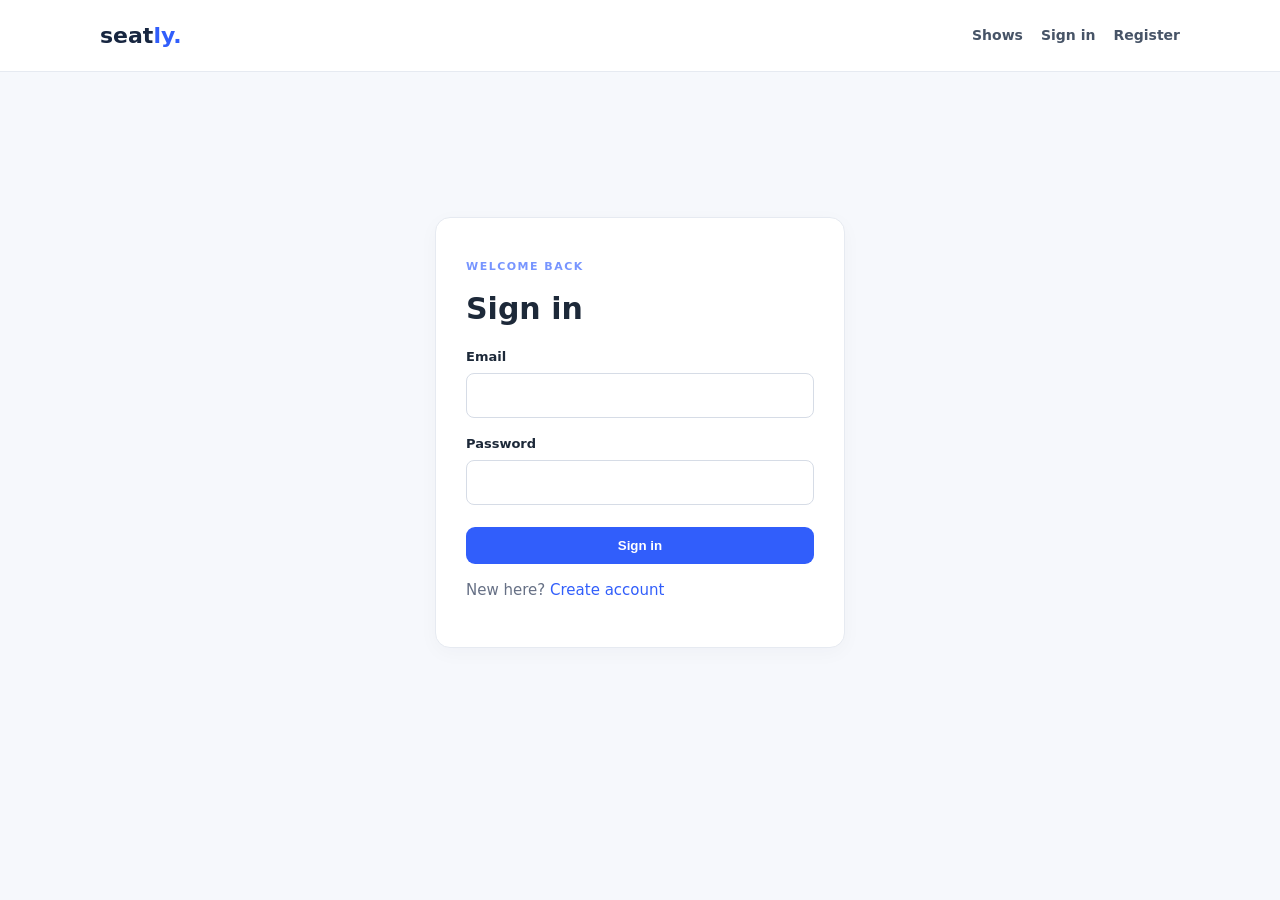
==== src/main/resources/static/admin.html @ 64e0aeee "first commit" ====
<!doctype html>
<html>

<head>
    <meta charset="utf-8">
    <meta name="viewport" content="width=device-width,initial-scale=1">
    <title>Admin | Seatly</title>
    <link rel="stylesheet" href="css/style.css">
</head>

<body>
    <div id="nav"></div>
    <main class="wrap">
        <p class="tag">MANAGEMENT</p>
        <h1>Admin dashboard</h1>
        <div class="admin">
            <form id="showForm" class="panel">
                <h2>Create show</h2><label>Show name<input name="name" required></label><label>Price in paise<input
                        name="pricePaise" type="number" min="1" required></label><label>Per-user limit<input
                        name="perUserLimit" type="number" min="1" max="20" value="4" required></label><button
                    class="btn">Create show</button>
            </form>
            <form id="seatForm" class="panel">
                <h2>Add seats</h2><label>Show ID<input name="showId" type="number" min="1" required></label><label>Seat
                    numbers, comma separated<input name="seatNumbers" placeholder="A1,A2,A3" required></label><button
                    class="btn">Create seats</button>
            </form>
        </div>
        <div id="message"></div>
    </main>
    <script src="js/api.js"></script>
    <script src="js/common.js"></script>
    <script src="js/admin.js"></script>
</body>

</html>
---- src/main/resources/static/css/style.css ----
:root {
    --ink: #1d2939;
    --muted: #667085;
    --blue: #315efb;
    --line: #e6eaf1;
    --bg: #f6f8fc
}

* {
    box-sizing: border-box
}

body {
    margin: 0;
    background: var(--bg);
    color: var(--ink);
    font: 15px/1.5 Inter, system-ui, Segoe UI, sans-serif
}

a {
    color: var(--blue);
    text-decoration: none
}

.top {
    background: white;
    border-bottom: 1px solid var(--line);
    padding: 19px max(20px, calc((100% - 1080px)/2));
    display: flex;
    justify-content: space-between;
    align-items: center
}

.brand {
    font-weight: 850;
    font-size: 22px;
    color: #172640
}

.brand span {
    color: var(--blue)
}

nav {
    display: flex;
    gap: 18px
}

nav a {
    color: #475467;
    font-weight: 600;
    font-size: 14px
}

.wrap {
    width: min(1080px, calc(100% - 32px));
    margin: 32px auto 70px
}

.hero {
    background: linear-gradient(120deg, #172640, #304d80);
    color: white;
    padding: 38px;
    border-radius: 20px;
    margin-bottom: 30px
}

.hero h1 {
    font-size: clamp(30px, 5vw, 46px);
    line-height: 1.1;
    margin: 8px 0
}

.hero p {
    color: #d5def0
}

.tag {
    font-size: 11px;
    font-weight: 800;
    letter-spacing: 1.5px;
    color: #7795ff
}

.hero .tag {
    color: #b5c6ff
}

.row {
    display: flex;
    justify-content: space-between;
    align-items: center;
    gap: 18px;
    margin: 22px 0
}

.row h2,
.row h1 {
    margin: 0
}

.muted {
    color: var(--muted)
}

.grid {
    display: grid;
    grid-template-columns: repeat(3, 1fr);
    gap: 17px
}

.card,
.panel {
    background: white;
    border: 1px solid var(--line);
    border-radius: 15px;
    padding: 22px;
    box-shadow: 0 5px 20px #17264008
}

.card h3 {
    margin: 4px 0
}

.cardfoot {
    display: flex;
    justify-content: space-between;
    align-items: center;
    margin-top: 22px
}

.btn {
    background: var(--blue);
    color: white;
    border: 0;
    border-radius: 9px;
    padding: 11px 16px;
    font-weight: 700;
    cursor: pointer;
    display: inline-block
}

.btn:disabled {
    opacity: .45
}

.ghost {
    background: white;
    color: var(--ink);
    border: 1px solid var(--line)
}

.auth {
    min-height: 80vh;
    display: grid;
    place-items: center;
    padding: 20px
}

.auth .panel {
    width: min(410px, 100%);
    padding: 30px
}

.panel h1 {
    margin: 0 0 12px
}

.panel label {
    display: block;
    font-size: 13px;
    font-weight: 650;
    margin: 16px 0
}

.panel input {
    display: block;
    width: 100%;
    padding: 12px;
    border: 1px solid #d6dce6;
    border-radius: 8px;
    margin-top: 6px;
    font: inherit
}

.panel input:focus {
    outline: 2px solid #315efb30;
    border-color: var(--blue)
}

.panel .btn {
    margin-top: 6px
}

.auth .btn {
    width: 100%
}

.notice {
    padding: 12px;
    border-radius: 9px;
    background: #edf3ff;
    color: #2446a8;
    margin: 14px 0
}

.error {
    background: #fff0f0;
    color: #a32935
}

.success {
    background: #e9f8f1;
    color: #126b4e
}

.seats {
    display: grid;
    grid-template-columns: repeat(8, 38px);
    justify-content: center;
    gap: 9px;
    margin: 30px auto
}

.seat {
    height: 34px;
    border: 1px solid #d9e1ec;
    border-radius: 7px;
    background: #eef2f7;
    cursor: pointer;
    font-size: 11px
}

.seat.selected {
    background: var(--blue);
    color: white
}

.seat.booked {
    background: #f5c7cb;
    color: #963b44;
    cursor: not-allowed
}

.screen {
    width: min(500px, 90%);
    margin: auto;
    text-align: center;
    padding: 9px;
    background: #edf1f7;
    border-top: 4px solid #cbd5e1;
    border-radius: 50% 50% 7px 7px;
    color: #77869b;
    font-size: 11px;
    letter-spacing: 2px
}

.legend {
    display: flex;
    gap: 20px;
    color: var(--muted);
    font-size: 13px
}

.total {
    border-top: 1px solid var(--line);
    padding-top: 18px
}

.stack {
    display: grid;
    gap: 14px
}

.booking {
    display: flex;
    justify-content: space-between;
    align-items: center;
    gap: 15px
}

.admin {
    display: grid;
    grid-template-columns: 1fr 1fr;
    gap: 18px
}

.screen+.seats {
    max-width: 500px
}

@media(max-width:700px) {

    .grid,
    .admin {
        grid-template-columns: 1fr
    }

    .hero {
        padding: 27px
    }

    .row {
        align-items: flex-start;
        flex-direction: column
    }

    nav {
        gap: 9px
    }

    nav a {
        font-size: 12px
    }

    .seats {
        grid-template-columns: repeat(6, 36px);
        gap: 7px
    }

    .booking {
        align-items: flex-start;
        flex-direction: column
    }
}
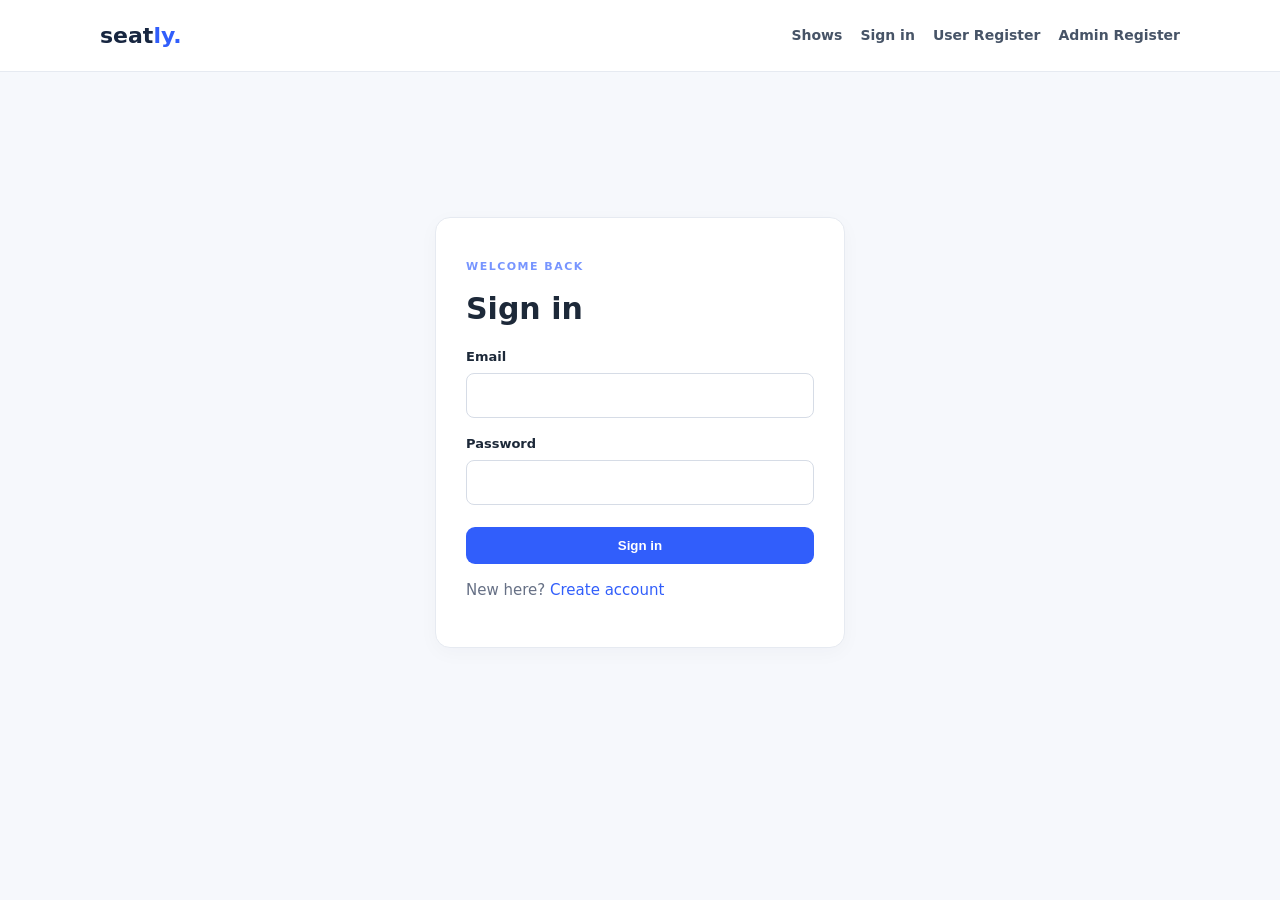
==== commit c71f43ff: "changes implemented" ====
--- a/src/main/resources/static/admin.html
+++ b/src/main/resources/static/admin.html
@@ -6,6 +6,7 @@
     <meta name="viewport" content="width=device-width,initial-scale=1">
     <title>Admin | Seatly</title>
     <link rel="stylesheet" href="css/style.css">
+    <link rel="icon" href="data:,">
 </head>
 
 <body>
